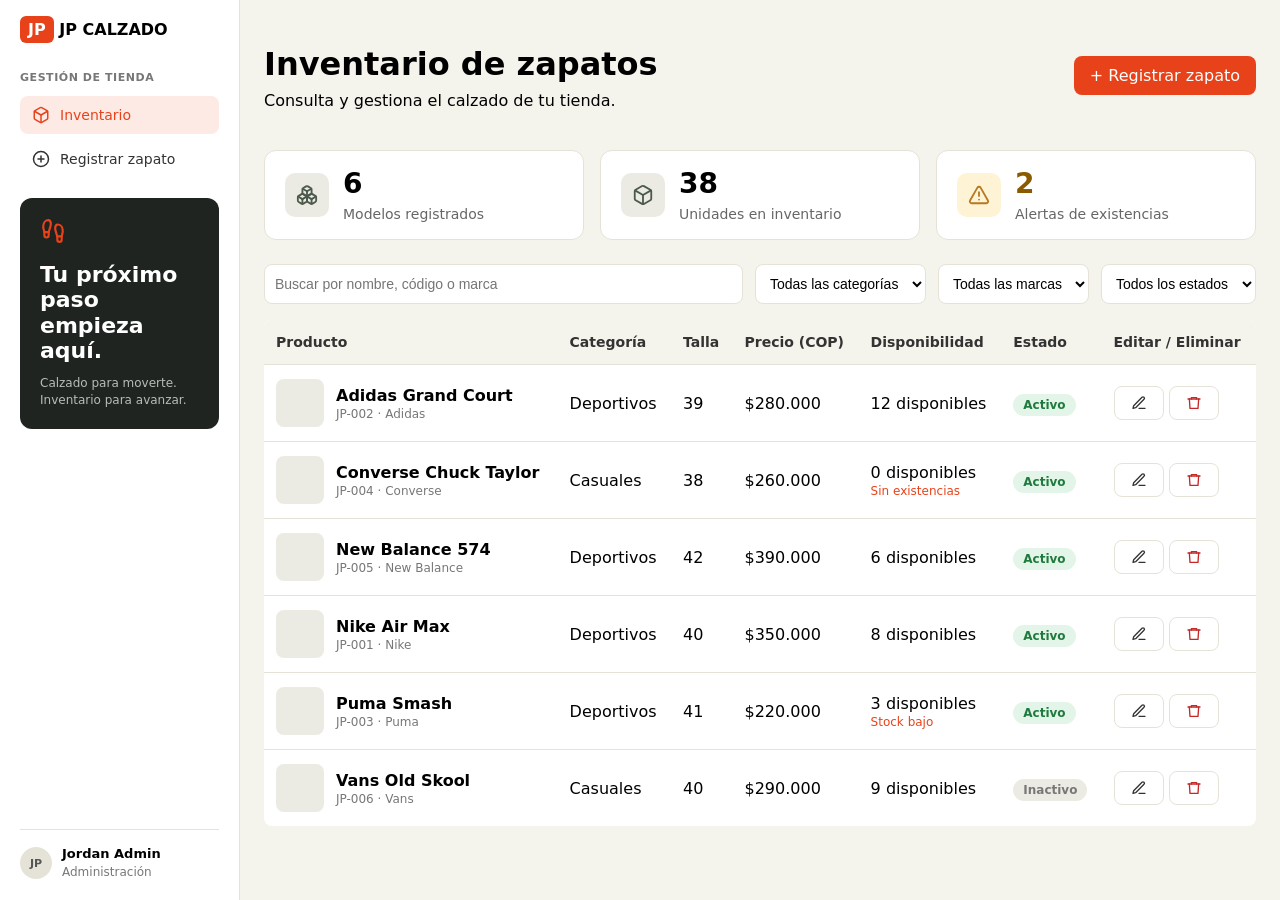
==== INTERFAZ E INTIRACCIÓN/index.html @ 3722ded2 "Add files via upload" ====
<!DOCTYPE html>
<html lang="es">
<head>
  <meta charset="UTF-8">
  <meta name="viewport" content="width=device-width, initial-scale=1">
  <title>Inventario de zapatos · JP CALZADO</title>
  <link rel="stylesheet" href="styles.css">
  <link rel="stylesheet" href="inventario.css">
</head>
<body>

  <div class="app">

    <aside class="lateral">
      <div class="logo"><b>JP</b> JP CALZADO</div>
      <small class="seccion">GESTIÓN DE TIENDA</small>

      <nav class="menu">
        <a class="activo" href="index.html">
          <svg viewBox="0 0 24 24" fill="none" stroke="currentColor" stroke-width="2" stroke-linecap="round" stroke-linejoin="round">
            <path d="M11 21.73a2 2 0 0 0 2 0l7-4A2 2 0 0 0 21 16V8a2 2 0 0 0-1-1.73l-7-4a2 2 0 0 0-2 0l-7 4A2 2 0 0 0 3 8v8a2 2 0 0 0 1 1.73z"/>
            <path d="M12 22V12"/>
            <path d="m3.3 7 8.7 5 8.7-5"/>
          </svg>
          Inventario
        </a>
        <a href="formulario.html">
          <svg viewBox="0 0 24 24" fill="none" stroke="currentColor" stroke-width="2" stroke-linecap="round" stroke-linejoin="round">
            <circle cx="12" cy="12" r="10"/>
            <path d="M8 12h8"/>
            <path d="M12 8v8"/>
          </svg>
          Registrar zapato
        </a>
      </nav>

      <div class="promo">
        <svg viewBox="0 0 24 24" fill="none" stroke="currentColor" stroke-width="2" stroke-linecap="round" stroke-linejoin="round">
          <path d="M4 16v-2.38C4 11.5 2.97 10.5 3 8c.03-2.72 1.49-6 4.5-6C9.37 2 10 3.8 10 5.5c0 3.11-2 5.66-2 8.68V16a2 2 0 1 1-4 0Z"/>
          <path d="M20 20v-2.38c0-2.12 1.03-3.12 1-5.62-.03-2.72-1.49-6-4.5-6C14.63 6 14 7.8 14 9.5c0 3.11 2 5.66 2 8.68V20a2 2 0 1 0 4 0Z"/>
          <path d="M16 17h4"/>
          <path d="M4 13h4"/>
        </svg>
        <h3>Tu próximo paso empieza aquí.</h3>
        <p>Calzado para moverte. Inventario para avanzar.</p>
      </div>

      <div class="usuario">
        <span class="avatar">JP</span>
        <div>
          <b>Jordan Admin</b>
          <small>Administración</small>
        </div>
      </div>
    </aside>

    <main class="contenido">

      <div class="encabezado">
        <div>
          <h1>Inventario de zapatos</h1>
          <p>Consulta y gestiona el calzado de tu tienda.</p>
        </div>

        <a class="boton" href="formulario.html">+ Registrar zapato</a>
      </div>

      <div class="estadisticas">
        <div class="tarjeta">
          <div class="tarjeta-icono">
            <svg viewBox="0 0 24 24" fill="none" stroke="currentColor" stroke-width="2" stroke-linecap="round" stroke-linejoin="round">
              <path d="M2.97 12.92A2 2 0 0 0 2 14.63v3.24a2 2 0 0 0 .97 1.71l3 1.8a2 2 0 0 0 2.06 0L12 19v-5.5l-5-3-4.03 2.42Z"/>
              <path d="m7 16.5-4.74-2.85"/>
              <path d="m7 16.5 5-3"/>
              <path d="M7 16.5v5.17"/>
              <path d="M12 13.5V19l3.97 2.38a2 2 0 0 0 2.06 0l3-1.8a2 2 0 0 0 .97-1.71v-3.24a2 2 0 0 0-.97-1.71L17 10.5l-5 3Z"/>
              <path d="m17 16.5-5-3"/>
              <path d="m17 16.5 4.74-2.85"/>
              <path d="M17 16.5v5.17"/>
              <path d="M7.97 4.42A2 2 0 0 0 7 6.13v4.37l5 3 5-3V6.13a2 2 0 0 0-.97-1.71l-3-1.8a2 2 0 0 0-2.06 0l-3 1.8Z"/>
              <path d="M12 8 7.26 5.15"/>
              <path d="m12 8 4.74-2.85"/>
              <path d="M12 13.5V8"/>
            </svg>
          </div>
          <div>
            <b>6</b>
            <span>Modelos registrados</span>
          </div>
        </div>

        <div class="tarjeta">
          <div class="tarjeta-icono">
            <svg viewBox="0 0 24 24" fill="none" stroke="currentColor" stroke-width="2" stroke-linecap="round" stroke-linejoin="round">
              <path d="M21 8a2 2 0 0 0-1-1.73l-7-4a2 2 0 0 0-2 0l-7 4A2 2 0 0 0 3 8v8a2 2 0 0 0 1 1.73l7 4a2 2 0 0 0 2 0l7-4A2 2 0 0 0 21 16Z"/>
              <path d="m3.3 7 8.7 5 8.7-5"/>
              <path d="M12 22V12"/>
            </svg>
          </div>
          <div>
            <b>38</b>
            <span>Unidades en inventario</span>
          </div>
        </div>

        <div class="tarjeta">
          <div class="tarjeta-icono peligro">
            <svg viewBox="0 0 24 24" fill="none" stroke="currentColor" stroke-width="2" stroke-linecap="round" stroke-linejoin="round">
              <path d="m21.73 18-8-14a2 2 0 0 0-3.48 0l-8 14A2 2 0 0 0 4 21h16a2 2 0 0 0 1.73-3"/>
              <path d="M12 9v4"/>
              <path d="M12 17h.01"/>
            </svg>
          </div>
          <div>
            <b>2</b>
            <span>Alertas de existencias</span>
          </div>
        </div>
      </div>

      <div class="filtros">
        <input
          id="buscar"
          type="search"
          placeholder="Buscar por nombre, código o marca"
        >

        <select id="categoria">
          <option value="">Todas las categorías</option>
          <option>Deportivos</option>
          <option>Casuales</option>
        </select>

        <select id="marca">
          <option value="">Todas las marcas</option>
          <option>Adidas</option>
          <option>Converse</option>
          <option>New Balance</option>
          <option>Nike</option>
          <option>Puma</option>
          <option>Vans</option>
        </select>

        <select id="estado">
          <option value="">Todos los estados</option>
          <option>Activo</option>
          <option>Inactivo</option>
        </select>
      </div>

      <div class="contenedor-tabla">

        <table class="tabla-inventario">
          <thead>
            <tr>
              <th>Producto</th>
              <th>Categoría</th>
              <th>Talla</th>
              <th>Precio (COP)</th>
              <th>Disponibilidad</th>
              <th>Estado</th>
              <th>Editar / Eliminar</th>
            </tr>
          </thead>

          <tbody id="lista">

            <tr data-id="JP-002" data-marca="Adidas"
                data-categoria="Deportivos" data-estado="Activo">
              <td>
                <div class="producto">
                  <span class="foto"></span>
                  <div>
                    <b>Adidas Grand Court</b>
                    <small>JP-002 · Adidas</small>
                  </div>
                </div>
              </td>
              <td data-label="Categoría">Deportivos</td>
              <td data-label="Talla">39</td>
              <td data-label="Precio">$280.000</td>
              <td data-label="Disponibilidad">12 disponibles</td>
              <td data-label="Estado">
                <span class="etiqueta">Activo</span>
              </td>
              <td>
                <a class="icono" href="formulario.html?id=JP-002" aria-label="Editar">
                  <svg viewBox="0 0 24 24" width="16" height="16" fill="none" stroke="currentColor" stroke-width="2" stroke-linecap="round" stroke-linejoin="round">
                    <path d="M12 20h9"/>
                    <path d="M16.5 3.5a2.1 2.1 0 0 1 3 3L7 19l-4 1 1-4Z"/>
                  </svg>
                </a>
                <button class="icono eliminar" type="button" aria-label="Eliminar">
                  <svg viewBox="0 0 24 24" width="16" height="16" fill="none" stroke="currentColor" stroke-width="2" stroke-linecap="round" stroke-linejoin="round">
                    <path d="M3 6h18"/>
                    <path d="M8 6V4h8v2"/>
                    <path d="M19 6l-1 14H6L5 6"/>
                  </svg>
                </button>
              </td>
            </tr>

            <tr data-id="JP-004" data-marca="Converse"
                data-categoria="Casuales" data-estado="Activo">
              <td>
                <div class="producto">
                  <span class="foto"></span>
                  <div>
                    <b>Converse Chuck Taylor</b>
                    <small>JP-004 · Converse</small>
                  </div>
                </div>
              </td>
              <td data-label="Categoría">Casuales</td>
              <td data-label="Talla">38</td>
              <td data-label="Precio">$260.000</td>
              <td data-label="Disponibilidad">
                0 disponibles <span class="alerta">Sin existencias</span>
              </td>
              <td data-label="Estado">
                <span class="etiqueta">Activo</span>
              </td>
              <td>
                <a class="icono" href="formulario.html?id=JP-004" aria-label="Editar">
                  <svg viewBox="0 0 24 24" width="16" height="16" fill="none" stroke="currentColor" stroke-width="2" stroke-linecap="round" stroke-linejoin="round">
                    <path d="M12 20h9"/>
                    <path d="M16.5 3.5a2.1 2.1 0 0 1 3 3L7 19l-4 1 1-4Z"/>
                  </svg>
                </a>
                <button class="icono eliminar" type="button" aria-label="Eliminar">
                  <svg viewBox="0 0 24 24" width="16" height="16" fill="none" stroke="currentColor" stroke-width="2" stroke-linecap="round" stroke-linejoin="round">
                    <path d="M3 6h18"/>
                    <path d="M8 6V4h8v2"/>
                    <path d="M19 6l-1 14H6L5 6"/>
                  </svg>
                </button>
              </td>
            </tr>

            <tr data-id="JP-005" data-marca="New Balance"
                data-categoria="Deportivos" data-estado="Activo">
              <td>
                <div class="producto">
                  <span class="foto"></span>
                  <div>
                    <b>New Balance 574</b>
                    <small>JP-005 · New Balance</small>
                  </div>
                </div>
              </td>
              <td data-label="Categoría">Deportivos</td>
              <td data-label="Talla">42</td>
              <td data-label="Precio">$390.000</td>
              <td data-label="Disponibilidad">6 disponibles</td>
              <td data-label="Estado">
                <span class="etiqueta">Activo</span>
              </td>
              <td>
                <a class="icono" href="formulario.html?id=JP-005" aria-label="Editar">
                  <svg viewBox="0 0 24 24" width="16" height="16" fill="none" stroke="currentColor" stroke-width="2" stroke-linecap="round" stroke-linejoin="round">
                    <path d="M12 20h9"/>
                    <path d="M16.5 3.5a2.1 2.1 0 0 1 3 3L7 19l-4 1 1-4Z"/>
                  </svg>
                </a>
                <button class="icono eliminar" type="button" aria-label="Eliminar">
                  <svg viewBox="0 0 24 24" width="16" height="16" fill="none" stroke="currentColor" stroke-width="2" stroke-linecap="round" stroke-linejoin="round">
                    <path d="M3 6h18"/>
                    <path d="M8 6V4h8v2"/>
                    <path d="M19 6l-1 14H6L5 6"/>
                  </svg>
                </button>
              </td>
            </tr>

            <tr data-id="JP-001" data-marca="Nike"
                data-categoria="Deportivos" data-estado="Activo">
              <td>
                <div class="producto">
                  <span class="foto"></span>
                  <div>
                    <b>Nike Air Max</b>
                    <small>JP-001 · Nike</small>
                  </div>
                </div>
              </td>
              <td data-label="Categoría">Deportivos</td>
              <td data-label="Talla">40</td>
              <td data-label="Precio">$350.000</td>
              <td data-label="Disponibilidad">8 disponibles</td>
              <td data-label="Estado">
                <span class="etiqueta">Activo</span>
              </td>
              <td>
                <a class="icono" href="formulario.html?id=JP-001" aria-label="Editar">
                  <svg viewBox="0 0 24 24" width="16" height="16" fill="none" stroke="currentColor" stroke-width="2" stroke-linecap="round" stroke-linejoin="round">
                    <path d="M12 20h9"/>
                    <path d="M16.5 3.5a2.1 2.1 0 0 1 3 3L7 19l-4 1 1-4Z"/>
                  </svg>
                </a>
                <button class="icono eliminar" type="button" aria-label="Eliminar">
                  <svg viewBox="0 0 24 24" width="16" height="16" fill="none" stroke="currentColor" stroke-width="2" stroke-linecap="round" stroke-linejoin="round">
                    <path d="M3 6h18"/>
                    <path d="M8 6V4h8v2"/>
                    <path d="M19 6l-1 14H6L5 6"/>
                  </svg>
                </button>
              </td>
            </tr>

            <tr data-id="JP-003" data-marca="Puma"
                data-categoria="Deportivos" data-estado="Activo">
              <td>
                <div class="producto">
                  <span class="foto"></span>
                  <div>
                    <b>Puma Smash</b>
                    <small>JP-003 · Puma</small>
                  </div>
                </div>
              </td>
              <td data-label="Categoría">Deportivos</td>
              <td data-label="Talla">41</td>
              <td data-label="Precio">$220.000</td>
              <td data-label="Disponibilidad">
                3 disponibles <span class="alerta">Stock bajo</span>
              </td>
              <td data-label="Estado">
                <span class="etiqueta">Activo</span>
              </td>
              <td>
                <a class="icono" href="formulario.html?id=JP-003" aria-label="Editar">
                  <svg viewBox="0 0 24 24" width="16" height="16" fill="none" stroke="currentColor" stroke-width="2" stroke-linecap="round" stroke-linejoin="round">
                    <path d="M12 20h9"/>
                    <path d="M16.5 3.5a2.1 2.1 0 0 1 3 3L7 19l-4 1 1-4Z"/>
                  </svg>
                </a>
                <button class="icono eliminar" type="button" aria-label="Eliminar">
                  <svg viewBox="0 0 24 24" width="16" height="16" fill="none" stroke="currentColor" stroke-width="2" stroke-linecap="round" stroke-linejoin="round">
                    <path d="M3 6h18"/>
                    <path d="M8 6V4h8v2"/>
                    <path d="M19 6l-1 14H6L5 6"/>
                  </svg>
                </button>
              </td>
            </tr>

            <tr data-id="JP-006" data-marca="Vans"
                data-categoria="Casuales" data-estado="Inactivo">
              <td>
                <div class="producto">
                  <span class="foto"></span>
                  <div>
                    <b>Vans Old Skool</b>
                    <small>JP-006 · Vans</small>
                  </div>
                </div>
              </td>
              <td data-label="Categoría">Casuales</td>
              <td data-label="Talla">40</td>
              <td data-label="Precio">$290.000</td>
              <td data-label="Disponibilidad">9 disponibles</td>
              <td data-label="Estado">
                <span class="etiqueta inactivo">Inactivo</span>
              </td>
              <td>
                <a class="icono" href="formulario.html?id=JP-006" aria-label="Editar">
                  <svg viewBox="0 0 24 24" width="16" height="16" fill="none" stroke="currentColor" stroke-width="2" stroke-linecap="round" stroke-linejoin="round">
                    <path d="M12 20h9"/>
                    <path d="M16.5 3.5a2.1 2.1 0 0 1 3 3L7 19l-4 1 1-4Z"/>
                  </svg>
                </a>
                <button class="icono eliminar" type="button" aria-label="Eliminar">
                  <svg viewBox="0 0 24 24" width="16" height="16" fill="none" stroke="currentColor" stroke-width="2" stroke-linecap="round" stroke-linejoin="round">
                    <path d="M3 6h18"/>
                    <path d="M8 6V4h8v2"/>
                    <path d="M19 6l-1 14H6L5 6"/>
                  </svg>
                </button>
              </td>
            </tr>

          </tbody>
        </table>

        <p id="vacio" class="vacio" hidden>
          No se encontraron zapatos con esos filtros.
        </p>

      </div>

    </main>

  </div>

  <div class="modal" id="modal" hidden>
    <div class="caja">
      <h2>¿Eliminar este zapato?</h2>
      <p><b id="nombre-zapato"></b> se eliminará del inventario. Esta acción es permanente y no se puede deshacer.</p>
      <div class="acciones">
        <button class="btn" id="cancelar" type="button">Cancelar</button>
        <button class="btn peligro" id="confirmar" type="button">Eliminar zapato</button>
      </div>
    </div>
  </div>

  <script src="app.js"></script>

</body>
</html>
---- INTERFAZ E INTIRACCIÓN/styles.css ----
* {
  box-sizing: border-box;
}

:root {
  --naranja: #e8421a;
  --fondo: #f4f3ec;
  --borde: #e5e3d8;
  --rojo: #c62828;
}

[hidden] {
  display: none !important;
}

body {
  margin: 0;
  font-family: system-ui, sans-serif;
  background: var(--fondo);
}

/* ---------- Estructura general ---------- */
.app {
  display: flex;
  min-height: 100vh;
}

.contenido {
  flex: 1;
  padding: 24px;
}

/* ---------- Sidebar ---------- */
.lateral {
  display: flex;
  flex-direction: column;
  position: sticky;
  top: 0;
  align-self: flex-start;
  width: 240px;
  height: 100vh;
  padding: 20px;
  background: white;
  border-right: 1px solid var(--borde);
}

.logo {
  margin-bottom: 4px;
  font-weight: 700;
}

.logo b {
  padding: 4px 8px;
  border-radius: 6px;
  background: var(--naranja);
  color: white;
}

.seccion {
  margin-top: 28px;
  color: #777;
  font-size: 11px;
  font-weight: 600;
  letter-spacing: 0.05em;
}

.menu {
  display: flex;
  flex-direction: column;
  gap: 6px;
  margin-top: 12px;
}

.menu a {
  display: flex;
  align-items: center;
  gap: 10px;
  padding: 10px 12px;
  border-radius: 8px;
  color: #333;
  font-size: 14px;
  text-decoration: none;
}

.menu a.activo {
  background: #fdeae5;
  color: var(--naranja);
}

.menu svg {
  width: 18px;
  height: 18px;
  flex-shrink: 0;
}

/* Tarjeta negra */
.promo {
  margin-top: 20px;
  padding: 20px;
  border-radius: 12px;
  background: #1f2420;
  color: white;
}

.promo svg {
  width: 26px;
  height: 26px;
  margin-bottom: 14px;
  color: var(--naranja);
}

.promo h3 {
  margin: 0 0 12px;
  font-size: 22px;
  line-height: 1.15;
}

.promo p {
  margin: 0;
  color: #b9bcb6;
  font-size: 12px;
  line-height: 1.4;
}

/* Usuario */
.usuario {
  display: flex;
  align-items: center;
  gap: 10px;
  margin-top: auto;
  padding-top: 16px;
  border-top: 1px solid var(--borde);
}

.usuario b {
  display: block;
  font-size: 13px;
}

.usuario small {
  color: #777;
  font-size: 12px;
}

.avatar {
  display: flex;
  align-items: center;
  justify-content: center;
  width: 32px;
  height: 32px;
  flex-shrink: 0;
  border-radius: 50%;
  background: #e5e3d8;
  color: #555;
  font-size: 11px;
  font-weight: 700;
}

/* ---------- Encabezado de página ---------- */
.encabezado {
  display: flex;
  justify-content: space-between;
  align-items: center;
  gap: 20px;
  margin-bottom: 24px;
}

.encabezado h1 {
  margin-bottom: 8px;
}

.encabezado p {
  margin-top: 0;
}

/* ---------- Botón base ---------- */
.btn {
  padding: 10px 16px;
  border: 1px solid var(--borde);
  border-radius: 8px;
  background: white;
  color: #333;
  font-size: 14px;
  text-decoration: none;
  cursor: pointer;
}

.btn.principal {
  background: var(--naranja);
  border-color: var(--naranja);
  color: white;
}

/* ---------- Campos ---------- */
input,
select {
  padding: 10px;
  border: 1px solid var(--borde);
  border-radius: 8px;
  background: white;
  font-size: 14px;
}

input {
  width: 100%;
  margin: 0;
}

/* ---------- Formulario ---------- */
.volver {
  display: inline-block;
  margin-bottom: 12px;
  color: #666;
  font-size: 14px;
  text-decoration: none;
}

.columnas {
  display: grid;
  grid-template-columns: 2fr 1fr;
  gap: 16px;
  align-items: start;
}

.panel {
  padding: 20px;
  border: 1px solid var(--borde);
  border-radius: 12px;
  background: white;
}

.panel h2 {
  margin: 0 0 4px;
  font-size: 18px;
}

.ayuda {
  margin: 0 0 16px;
  color: #777;
  font-size: 13px;
}

.rejilla {
  display: grid;
  grid-template-columns: repeat(2, 1fr);
  gap: 16px;
}

.campo label {
  display: block;
  margin-bottom: 6px;
  font-size: 14px;
  font-weight: 600;
}

.campo input,
.campo select {
  width: 100%;
}

.barra-acciones {
  display: flex;
  justify-content: flex-end;
  gap: 8px;
  margin-top: 20px;
}

/* ---------- Errores ---------- */
.aviso-error {
  margin-bottom: 16px;
  padding: 12px 16px;
  border: 1px solid #f5b5ad;
  border-radius: 8px;
  background: #fdecea;
  color: var(--rojo);
  font-size: 14px;
}

.error {
  display: block;
  margin-top: 4px;
  color: var(--rojo);
  font-size: 12px;
}

.campo input.invalido,
.campo select.invalido {
  border-color: var(--rojo);
  background: #fffafa;
}

/* ---------- Recuadro de imagen ---------- */
.oculto {
  position: absolute;
  width: 1px;
  height: 1px;
  opacity: 0;
  pointer-events: none;
}

.zona {
  display: flex;
  align-items: center;
  justify-content: center;
  min-height: 200px;
  border: 2px dashed var(--borde);
  border-radius: 12px;
  background: #faf9f5;
  text-align: center;
  overflow: hidden;
  cursor: pointer;
}

.zona:hover,
.zona.arrastrando,
.oculto:focus + .zona {
  border-color: var(--naranja);
  background: #fdeae5;
}

.oculto.invalido + .zona {
  border-color: var(--rojo);
  background: #fffafa;
}

.zona-texto {
  display: flex;
  flex-direction: column;
  align-items: center;
  gap: 4px;
  padding: 16px;
  color: var(--naranja);
}

.zona-texto span {
  color: #777;
  font-size: 13px;
}

.vista {
  display: block;
  width: 100%;
  height: 100%;
  max-height: 260px;
  object-fit: cover;
}

.nombre-archivo {
  margin: 8px 0 0;
  color: #666;
  font-size: 13px;
}

/* ---------- Responsive: celular ---------- */
@media (max-width: 768px) {
  .app {
    flex-direction: column;
  }

  .lateral {
    position: static;
    width: 100%;
    height: auto;
    border-right: none;
    border-bottom: 1px solid var(--borde);
  }

  .promo {
    display: none;
  }

  .usuario {
    margin-top: 12px;
  }

  .menu {
    flex-direction: row;
    margin-top: 12px;
  }

  .contenido {
    padding: 16px;
  }

  .encabezado {
    flex-direction: column;
    align-items: stretch;
  }

  .columnas,
  .rejilla {
    grid-template-columns: 1fr;
  }

  .barra-acciones .btn {
    flex: 1;
    text-align: center;
  }
}
---- INTERFAZ E INTIRACCIÓN/inventario.css ----
/* ---------- Botones ---------- */
.boton {
  display: inline-block;
  padding: 10px 16px;
  border-radius: 8px;
  background: var(--naranja);
  color: white;
  text-decoration: none;
  white-space: nowrap;
}

.btn.peligro {
  background: var(--rojo);
  border-color: var(--rojo);
  color: white;
}

.icono {
  display: inline-flex;
  align-items: center;
  justify-content: center;
  min-width: 48px;
  padding: 8px 16px;
  border: 1px solid var(--borde);
  border-radius: 8px;
  background: white;
  color: #333;
  text-decoration: none;
  cursor: pointer;
}

.icono svg {
  display: block;
}

.icono.eliminar {
  color: var(--rojo);
}

/* ---------- Estadísticas ---------- */
.estadisticas {
  display: grid;
  grid-template-columns: repeat(3, 1fr);
  gap: 16px;
  margin-bottom: 24px;
}

.tarjeta {
  display: flex;
  align-items: center;
  gap: 14px;
  padding: 16px 20px;
  border: 1px solid var(--borde);
  border-radius: 12px;
  background: white;
}

.tarjeta-icono {
  display: flex;
  align-items: center;
  justify-content: center;
  width: 44px;
  height: 44px;
  flex-shrink: 0;
  border-radius: 10px;
  background: #ecebe3;
  color: #4b5a4b;
}

.tarjeta-icono svg {
  width: 22px;
  height: 22px;
}

.tarjeta-icono.peligro {
  background: #fff3d6;
  color: #b7791f;
}

.tarjeta-icono.peligro + div b {
  color: #8a5a00;
}

.tarjeta b {
  display: block;
  margin-bottom: 4px;
  font-size: 28px;
}

.tarjeta span {
  color: #666;
  font-size: 14px;
}

/* ---------- Filtros ---------- */
.filtros {
  display: flex;
  gap: 12px;
  margin: 16px 0;
}

.filtros input {
  flex: 1;
}

/* ---------- Tabla ---------- */
.contenedor-tabla {
  overflow-x: auto;
}

.tabla-inventario {
  width: 100%;
  border-collapse: collapse;
  border-radius: 8px;
  background: white;
  overflow: hidden;
}

.tabla-inventario th,
.tabla-inventario td {
  padding: 14px 12px;
  text-align: left;
  border-bottom: 1px solid var(--borde);
}

.tabla-inventario th {
  background: var(--fondo);
  color: #333;
  font-size: 14px;
  font-weight: 600;
}

.tabla-inventario tbody tr:hover {
  background: #faf9f5;
}

.tabla-inventario tbody tr:last-child td {
  border-bottom: none;
}

.producto {
  display: flex;
  align-items: center;
  gap: 12px;
}

.producto small {
  display: block;
  margin-top: 2px;
  color: #777;
  font-size: 12px;
}

.foto {
  width: 48px;
  height: 48px;
  flex-shrink: 0;
  border-radius: 8px;
  background: #ecebe3;
  object-fit: cover;
}

.etiqueta {
  padding: 4px 10px;
  border-radius: 20px;
  background: #e3f5e8;
  color: #1f7a3d;
  font-size: 12px;
  font-weight: 600;
}

.etiqueta.inactivo {
  background: #ecebe3;
  color: #777;
}

.alerta {
  display: block;
  margin-top: 2px;
  color: var(--naranja);
  font-size: 12px;
}

.vacio {
  padding: 24px;
  text-align: center;
  color: #777;
}

/* ---------- Modal ---------- */
.modal {
  position: fixed;
  inset: 0;
  z-index: 10;
  display: flex;
  align-items: center;
  justify-content: center;
  padding: 16px;
  background: rgba(0, 0, 0, 0.5);
}

.caja {
  width: 100%;
  max-width: 420px;
  padding: 24px;
  border-radius: 12px;
  background: white;
}

.caja h2 {
  margin-top: 0;
}

.acciones {
  display: flex;
  justify-content: flex-end;
  gap: 8px;
  margin-top: 20px;
}

/* ---------- Responsive: celular ---------- */
@media (max-width: 768px) {
  .boton {
    text-align: center;
  }

  .filtros {
    flex-wrap: wrap;
  }

  .filtros input {
    flex: 1 1 100%;
  }

  .filtros select {
    flex: 1 1 45%;
  }

  /* La tabla se convierte en tarjetas */
  .tabla-inventario,
  .tabla-inventario tbody,
  .tabla-inventario tr,
  .tabla-inventario td {
    display: block;
  }

  .tabla-inventario {
    background: transparent;
  }

  .tabla-inventario thead {
    display: none;
  }

  .tabla-inventario tr {
    margin-bottom: 16px;
    padding: 12px;
    border: 1px solid var(--borde);
    border-radius: 12px;
    background: white;
  }

  .tabla-inventario td {
    padding: 6px 0;
    border-bottom: none;
  }

  .tabla-inventario td[data-label] {
    display: flex;
    justify-content: space-between;
  }

  .tabla-inventario td[data-label]::before {
    content: attr(data-label);
    color: #777;
  }

  .tabla-inventario td:last-child {
    display: flex;
    gap: 8px;
    margin-top: 8px;
  }

  .tabla-inventario td:last-child .icono {
    flex: 1;
  }
}
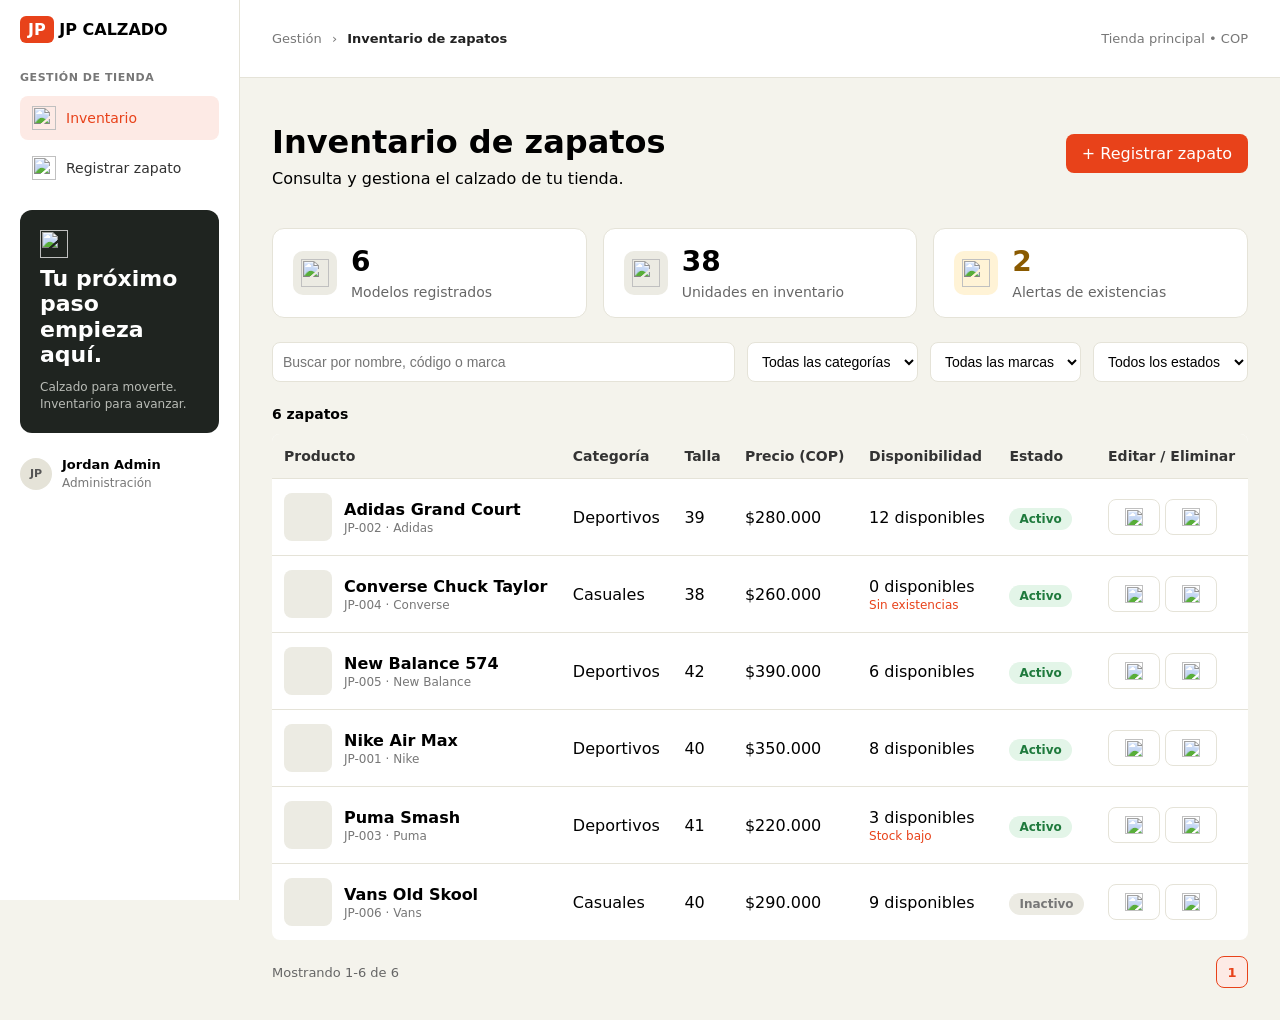
==== commit 6262326f: "Add files via upload" ====
--- a/INTERFAZ E INTIRACCIÓN/index.html
+++ b/INTERFAZ E INTIRACCIÓN/index.html
@@ -16,114 +16,60 @@
       <small class="seccion">GESTIÓN DE TIENDA</small>
 
       <nav class="menu">
-        <a class="activo" href="index.html">
-          <svg viewBox="0 0 24 24" fill="none" stroke="currentColor" stroke-width="2" stroke-linecap="round" stroke-linejoin="round">
-            <path d="M11 21.73a2 2 0 0 0 2 0l7-4A2 2 0 0 0 21 16V8a2 2 0 0 0-1-1.73l-7-4a2 2 0 0 0-2 0l-7 4A2 2 0 0 0 3 8v8a2 2 0 0 0 1 1.73z"/>
-            <path d="M12 22V12"/>
-            <path d="m3.3 7 8.7 5 8.7-5"/>
-          </svg>
-          Inventario
-        </a>
-        <a href="formulario.html">
-          <svg viewBox="0 0 24 24" fill="none" stroke="currentColor" stroke-width="2" stroke-linecap="round" stroke-linejoin="round">
-            <circle cx="12" cy="12" r="10"/>
-            <path d="M8 12h8"/>
-            <path d="M12 8v8"/>
-          </svg>
-          Registrar zapato
-        </a>
+        <a class="activo" href="index.html"><img src="iconos/cubo_nara.png" alt=""> Inventario</a>
+        <a href="formulario.html"><img src="iconos/mas_neg.png" alt=""> Registrar zapato</a>
       </nav>
 
       <div class="promo">
-        <svg viewBox="0 0 24 24" fill="none" stroke="currentColor" stroke-width="2" stroke-linecap="round" stroke-linejoin="round">
-          <path d="M4 16v-2.38C4 11.5 2.97 10.5 3 8c.03-2.72 1.49-6 4.5-6C9.37 2 10 3.8 10 5.5c0 3.11-2 5.66-2 8.68V16a2 2 0 1 1-4 0Z"/>
-          <path d="M20 20v-2.38c0-2.12 1.03-3.12 1-5.62-.03-2.72-1.49-6-4.5-6C14.63 6 14 7.8 14 9.5c0 3.11 2 5.66 2 8.68V20a2 2 0 1 0 4 0Z"/>
-          <path d="M16 17h4"/>
-          <path d="M4 13h4"/>
-        </svg>
+        <img src="iconos/huella.png" alt="" width="28" height="28">
         <h3>Tu próximo paso empieza aquí.</h3>
         <p>Calzado para moverte. Inventario para avanzar.</p>
       </div>
 
       <div class="usuario">
         <span class="avatar">JP</span>
-        <div>
-          <b>Jordan Admin</b>
-          <small>Administración</small>
-        </div>
+        <div><b>Jordan Admin</b><small>Administración</small></div>
       </div>
     </aside>
 
     <main class="contenido">
+
+      <header class="barra">
+        <p class="ruta">Gestión <span>›</span> <b>Inventario de zapatos</b></p>
+        <span class="tienda"><img src="iconos/tienda.png" alt=""> Tienda principal • COP</span>
+      </header>
 
       <div class="encabezado">
         <div>
           <h1>Inventario de zapatos</h1>
           <p>Consulta y gestiona el calzado de tu tienda.</p>
         </div>
-
         <a class="boton" href="formulario.html">+ Registrar zapato</a>
       </div>
 
       <div class="estadisticas">
         <div class="tarjeta">
-          <div class="tarjeta-icono">
-            <svg viewBox="0 0 24 24" fill="none" stroke="currentColor" stroke-width="2" stroke-linecap="round" stroke-linejoin="round">
-              <path d="M2.97 12.92A2 2 0 0 0 2 14.63v3.24a2 2 0 0 0 .97 1.71l3 1.8a2 2 0 0 0 2.06 0L12 19v-5.5l-5-3-4.03 2.42Z"/>
-              <path d="m7 16.5-4.74-2.85"/>
-              <path d="m7 16.5 5-3"/>
-              <path d="M7 16.5v5.17"/>
-              <path d="M12 13.5V19l3.97 2.38a2 2 0 0 0 2.06 0l3-1.8a2 2 0 0 0 .97-1.71v-3.24a2 2 0 0 0-.97-1.71L17 10.5l-5 3Z"/>
-              <path d="m17 16.5-5-3"/>
-              <path d="m17 16.5 4.74-2.85"/>
-              <path d="M17 16.5v5.17"/>
-              <path d="M7.97 4.42A2 2 0 0 0 7 6.13v4.37l5 3 5-3V6.13a2 2 0 0 0-.97-1.71l-3-1.8a2 2 0 0 0-2.06 0l-3 1.8Z"/>
-              <path d="M12 8 7.26 5.15"/>
-              <path d="m12 8 4.74-2.85"/>
-              <path d="M12 13.5V8"/>
-            </svg>
+          <div class="tarjeta-icono_registro">
+            <img src="iconos/cubo_negro.png" alt="" width="28" height="28">
           </div>
-          <div>
-            <b>6</b>
-            <span>Modelos registrados</span>
+          <div><b>6</b><span>Modelos registrados</span></div>
+        </div>
+        <div class="tarjeta">
+          <div class="tarjeta-icono_inventario">
+            <img src="iconos/caja_envia.png" alt="" width="28" height="28">
           </div>
-        </div>
-
-        <div class="tarjeta">
-          <div class="tarjeta-icono">
-            <svg viewBox="0 0 24 24" fill="none" stroke="currentColor" stroke-width="2" stroke-linecap="round" stroke-linejoin="round">
-              <path d="M21 8a2 2 0 0 0-1-1.73l-7-4a2 2 0 0 0-2 0l-7 4A2 2 0 0 0 3 8v8a2 2 0 0 0 1 1.73l7 4a2 2 0 0 0 2 0l7-4A2 2 0 0 0 21 16Z"/>
-              <path d="m3.3 7 8.7 5 8.7-5"/>
-              <path d="M12 22V12"/>
-            </svg>
-          </div>
-          <div>
-            <b>38</b>
-            <span>Unidades en inventario</span>
-          </div>
-        </div>
-
+          <div><b>38</b><span>Unidades en inventario</span></div>
+        </div>
         <div class="tarjeta">
           <div class="tarjeta-icono peligro">
-            <svg viewBox="0 0 24 24" fill="none" stroke="currentColor" stroke-width="2" stroke-linecap="round" stroke-linejoin="round">
-              <path d="m21.73 18-8-14a2 2 0 0 0-3.48 0l-8 14A2 2 0 0 0 4 21h16a2 2 0 0 0 1.73-3"/>
-              <path d="M12 9v4"/>
-              <path d="M12 17h.01"/>
-            </svg>
+            <img src="iconos/advertencia.png" alt="" width="28" height="28">
           </div>
-          <div>
-            <b>2</b>
-            <span>Alertas de existencias</span>
-          </div>
+          <div><b>2</b><span>Alertas de existencias</span></div>
         </div>
       </div>
 
       <div class="filtros">
-        <input
-          id="buscar"
-          type="search"
-          placeholder="Buscar por nombre, código o marca"
-        >
+        <input id="buscar" type="search" placeholder="Buscar por nombre, código o marca">
 
         <select id="categoria">
           <option value="">Todas las categorías</option>
@@ -149,6 +95,9 @@
       </div>
 
       <div class="contenedor-tabla">
+        <div class="lista-barra">
+          <b id="contador">6 zapatos</b>
+        </div>
 
         <table class="tabla-inventario">
           <thead>
@@ -165,216 +114,110 @@
 
           <tbody id="lista">
 
-            <tr data-id="JP-002" data-marca="Adidas"
-                data-categoria="Deportivos" data-estado="Activo">
-              <td>
-                <div class="producto">
-                  <span class="foto"></span>
-                  <div>
-                    <b>Adidas Grand Court</b>
-                    <small>JP-002 · Adidas</small>
-                  </div>
-                </div>
-              </td>
+            <tr data-id="JP-002" data-marca="Adidas" data-categoria="Deportivos" data-estado="Activo">
+              <td><div class="producto"><span class="foto"></span>
+                <div><b>Adidas Grand Court</b><small>JP-002 · Adidas</small></div></div></td>
               <td data-label="Categoría">Deportivos</td>
               <td data-label="Talla">39</td>
               <td data-label="Precio">$280.000</td>
               <td data-label="Disponibilidad">12 disponibles</td>
-              <td data-label="Estado">
-                <span class="etiqueta">Activo</span>
-              </td>
+              <td data-label="Estado"><span class="etiqueta">Activo</span></td>
               <td>
                 <a class="icono" href="formulario.html?id=JP-002" aria-label="Editar">
-                  <svg viewBox="0 0 24 24" width="16" height="16" fill="none" stroke="currentColor" stroke-width="2" stroke-linecap="round" stroke-linejoin="round">
-                    <path d="M12 20h9"/>
-                    <path d="M16.5 3.5a2.1 2.1 0 0 1 3 3L7 19l-4 1 1-4Z"/>
-                  </svg>
-                </a>
-                <button class="icono eliminar" type="button" aria-label="Eliminar">
-                  <svg viewBox="0 0 24 24" width="16" height="16" fill="none" stroke="currentColor" stroke-width="2" stroke-linecap="round" stroke-linejoin="round">
-                    <path d="M3 6h18"/>
-                    <path d="M8 6V4h8v2"/>
-                    <path d="M19 6l-1 14H6L5 6"/>
-                  </svg>
-                </button>
-              </td>
-            </tr>
-
-            <tr data-id="JP-004" data-marca="Converse"
-                data-categoria="Casuales" data-estado="Activo">
-              <td>
-                <div class="producto">
-                  <span class="foto"></span>
-                  <div>
-                    <b>Converse Chuck Taylor</b>
-                    <small>JP-004 · Converse</small>
-                  </div>
-                </div>
-              </td>
+                  <img src="iconos/lapiz.png" alt="" width="18" height="18">
+                </a>
+                <button class="icono eliminar" type="button" aria-label="Eliminar">
+                  <img src="iconos/eliminar.png" alt="" width="18" height="18">
+                </button>
+              </td>
+            </tr>
+
+            <tr data-id="JP-004" data-marca="Converse" data-categoria="Casuales" data-estado="Activo">
+              <td><div class="producto"><span class="foto"></span>
+                <div><b>Converse Chuck Taylor</b><small>JP-004 · Converse</small></div></div></td>
               <td data-label="Categoría">Casuales</td>
               <td data-label="Talla">38</td>
               <td data-label="Precio">$260.000</td>
-              <td data-label="Disponibilidad">
-                0 disponibles <span class="alerta">Sin existencias</span>
-              </td>
-              <td data-label="Estado">
-                <span class="etiqueta">Activo</span>
-              </td>
+              <td data-label="Disponibilidad">0 disponibles <span class="alerta">Sin existencias</span></td>
+              <td data-label="Estado"><span class="etiqueta">Activo</span></td>
               <td>
                 <a class="icono" href="formulario.html?id=JP-004" aria-label="Editar">
-                  <svg viewBox="0 0 24 24" width="16" height="16" fill="none" stroke="currentColor" stroke-width="2" stroke-linecap="round" stroke-linejoin="round">
-                    <path d="M12 20h9"/>
-                    <path d="M16.5 3.5a2.1 2.1 0 0 1 3 3L7 19l-4 1 1-4Z"/>
-                  </svg>
-                </a>
-                <button class="icono eliminar" type="button" aria-label="Eliminar">
-                  <svg viewBox="0 0 24 24" width="16" height="16" fill="none" stroke="currentColor" stroke-width="2" stroke-linecap="round" stroke-linejoin="round">
-                    <path d="M3 6h18"/>
-                    <path d="M8 6V4h8v2"/>
-                    <path d="M19 6l-1 14H6L5 6"/>
-                  </svg>
-                </button>
-              </td>
-            </tr>
-
-            <tr data-id="JP-005" data-marca="New Balance"
-                data-categoria="Deportivos" data-estado="Activo">
-              <td>
-                <div class="producto">
-                  <span class="foto"></span>
-                  <div>
-                    <b>New Balance 574</b>
-                    <small>JP-005 · New Balance</small>
-                  </div>
-                </div>
-              </td>
+                  <img src="iconos/lapiz.png" alt="" width="18" height="18">
+                </a>
+                <button class="icono eliminar" type="button" aria-label="Eliminar">
+                  <img src="iconos/eliminar.png" alt="" width="18" height="18">
+                </button>
+              </td>
+            </tr>
+
+            <tr data-id="JP-005" data-marca="New Balance" data-categoria="Deportivos" data-estado="Activo">
+              <td><div class="producto"><span class="foto"></span>
+                <div><b>New Balance 574</b><small>JP-005 · New Balance</small></div></div></td>
               <td data-label="Categoría">Deportivos</td>
               <td data-label="Talla">42</td>
               <td data-label="Precio">$390.000</td>
               <td data-label="Disponibilidad">6 disponibles</td>
-              <td data-label="Estado">
-                <span class="etiqueta">Activo</span>
-              </td>
+              <td data-label="Estado"><span class="etiqueta">Activo</span></td>
               <td>
                 <a class="icono" href="formulario.html?id=JP-005" aria-label="Editar">
-                  <svg viewBox="0 0 24 24" width="16" height="16" fill="none" stroke="currentColor" stroke-width="2" stroke-linecap="round" stroke-linejoin="round">
-                    <path d="M12 20h9"/>
-                    <path d="M16.5 3.5a2.1 2.1 0 0 1 3 3L7 19l-4 1 1-4Z"/>
-                  </svg>
-                </a>
-                <button class="icono eliminar" type="button" aria-label="Eliminar">
-                  <svg viewBox="0 0 24 24" width="16" height="16" fill="none" stroke="currentColor" stroke-width="2" stroke-linecap="round" stroke-linejoin="round">
-                    <path d="M3 6h18"/>
-                    <path d="M8 6V4h8v2"/>
-                    <path d="M19 6l-1 14H6L5 6"/>
-                  </svg>
-                </button>
-              </td>
-            </tr>
-
-            <tr data-id="JP-001" data-marca="Nike"
-                data-categoria="Deportivos" data-estado="Activo">
-              <td>
-                <div class="producto">
-                  <span class="foto"></span>
-                  <div>
-                    <b>Nike Air Max</b>
-                    <small>JP-001 · Nike</small>
-                  </div>
-                </div>
-              </td>
+                  <img src="iconos/lapiz.png" alt="" width="18" height="18">
+                </a>
+                <button class="icono eliminar" type="button" aria-label="Eliminar">
+                  <img src="iconos/eliminar.png" alt="" width="18" height="18">
+                </button>
+              </td>
+            </tr>
+
+            <tr data-id="JP-001" data-marca="Nike" data-categoria="Deportivos" data-estado="Activo">
+              <td><div class="producto"><span class="foto"></span>
+                <div><b>Nike Air Max</b><small>JP-001 · Nike</small></div></div></td>
               <td data-label="Categoría">Deportivos</td>
               <td data-label="Talla">40</td>
               <td data-label="Precio">$350.000</td>
               <td data-label="Disponibilidad">8 disponibles</td>
-              <td data-label="Estado">
-                <span class="etiqueta">Activo</span>
-              </td>
+              <td data-label="Estado"><span class="etiqueta">Activo</span></td>
               <td>
                 <a class="icono" href="formulario.html?id=JP-001" aria-label="Editar">
-                  <svg viewBox="0 0 24 24" width="16" height="16" fill="none" stroke="currentColor" stroke-width="2" stroke-linecap="round" stroke-linejoin="round">
-                    <path d="M12 20h9"/>
-                    <path d="M16.5 3.5a2.1 2.1 0 0 1 3 3L7 19l-4 1 1-4Z"/>
-                  </svg>
-                </a>
-                <button class="icono eliminar" type="button" aria-label="Eliminar">
-                  <svg viewBox="0 0 24 24" width="16" height="16" fill="none" stroke="currentColor" stroke-width="2" stroke-linecap="round" stroke-linejoin="round">
-                    <path d="M3 6h18"/>
-                    <path d="M8 6V4h8v2"/>
-                    <path d="M19 6l-1 14H6L5 6"/>
-                  </svg>
-                </button>
-              </td>
-            </tr>
-
-            <tr data-id="JP-003" data-marca="Puma"
-                data-categoria="Deportivos" data-estado="Activo">
-              <td>
-                <div class="producto">
-                  <span class="foto"></span>
-                  <div>
-                    <b>Puma Smash</b>
-                    <small>JP-003 · Puma</small>
-                  </div>
-                </div>
-              </td>
+                  <img src="iconos/lapiz.png" alt="" width="18" height="18">
+                </a>
+                <button class="icono eliminar" type="button" aria-label="Eliminar">
+                  <img src="iconos/eliminar.png" alt="" width="18" height="18">
+                </button>
+              </td>
+            </tr>
+
+            <tr data-id="JP-003" data-marca="Puma" data-categoria="Deportivos" data-estado="Activo">
+              <td><div class="producto"><span class="foto"></span>
+                <div><b>Puma Smash</b><small>JP-003 · Puma</small></div></div></td>
               <td data-label="Categoría">Deportivos</td>
               <td data-label="Talla">41</td>
               <td data-label="Precio">$220.000</td>
-              <td data-label="Disponibilidad">
-                3 disponibles <span class="alerta">Stock bajo</span>
-              </td>
-              <td data-label="Estado">
-                <span class="etiqueta">Activo</span>
-              </td>
+              <td data-label="Disponibilidad">3 disponibles <span class="alerta">Stock bajo</span></td>
+              <td data-label="Estado"><span class="etiqueta">Activo</span></td>
               <td>
                 <a class="icono" href="formulario.html?id=JP-003" aria-label="Editar">
-                  <svg viewBox="0 0 24 24" width="16" height="16" fill="none" stroke="currentColor" stroke-width="2" stroke-linecap="round" stroke-linejoin="round">
-                    <path d="M12 20h9"/>
-                    <path d="M16.5 3.5a2.1 2.1 0 0 1 3 3L7 19l-4 1 1-4Z"/>
-                  </svg>
-                </a>
-                <button class="icono eliminar" type="button" aria-label="Eliminar">
-                  <svg viewBox="0 0 24 24" width="16" height="16" fill="none" stroke="currentColor" stroke-width="2" stroke-linecap="round" stroke-linejoin="round">
-                    <path d="M3 6h18"/>
-                    <path d="M8 6V4h8v2"/>
-                    <path d="M19 6l-1 14H6L5 6"/>
-                  </svg>
-                </button>
-              </td>
-            </tr>
-
-            <tr data-id="JP-006" data-marca="Vans"
-                data-categoria="Casuales" data-estado="Inactivo">
-              <td>
-                <div class="producto">
-                  <span class="foto"></span>
-                  <div>
-                    <b>Vans Old Skool</b>
-                    <small>JP-006 · Vans</small>
-                  </div>
-                </div>
-              </td>
+                  <img src="iconos/lapiz.png" alt="" width="18" height="18">
+                </a>
+                <button class="icono eliminar" type="button" aria-label="Eliminar">
+                  <img src="iconos/eliminar.png" alt="" width="18" height="18">
+                </button>
+              </td>
+            </tr>
+
+            <tr data-id="JP-006" data-marca="Vans" data-categoria="Casuales" data-estado="Inactivo">
+              <td><div class="producto"><span class="foto"></span>
+                <div><b>Vans Old Skool</b><small>JP-006 · Vans</small></div></div></td>
               <td data-label="Categoría">Casuales</td>
               <td data-label="Talla">40</td>
               <td data-label="Precio">$290.000</td>
               <td data-label="Disponibilidad">9 disponibles</td>
-              <td data-label="Estado">
-                <span class="etiqueta inactivo">Inactivo</span>
-              </td>
+              <td data-label="Estado"><span class="etiqueta inactivo">Inactivo</span></td>
               <td>
                 <a class="icono" href="formulario.html?id=JP-006" aria-label="Editar">
-                  <svg viewBox="0 0 24 24" width="16" height="16" fill="none" stroke="currentColor" stroke-width="2" stroke-linecap="round" stroke-linejoin="round">
-                    <path d="M12 20h9"/>
-                    <path d="M16.5 3.5a2.1 2.1 0 0 1 3 3L7 19l-4 1 1-4Z"/>
-                  </svg>
-                </a>
-                <button class="icono eliminar" type="button" aria-label="Eliminar">
-                  <svg viewBox="0 0 24 24" width="16" height="16" fill="none" stroke="currentColor" stroke-width="2" stroke-linecap="round" stroke-linejoin="round">
-                    <path d="M3 6h18"/>
-                    <path d="M8 6V4h8v2"/>
-                    <path d="M19 6l-1 14H6L5 6"/>
-                  </svg>
+                  <img src="iconos/lapiz.png" alt="" width="18" height="18">
+                </a>
+                <button class="icono eliminar" type="button" aria-label="Eliminar">
+                  <img src="iconos/eliminar.png" alt="" width="18" height="18">
                 </button>
               </td>
             </tr>
@@ -382,20 +225,43 @@
           </tbody>
         </table>
 
-        <p id="vacio" class="vacio" hidden>
-          No se encontraron zapatos con esos filtros.
-        </p>
-
+        <p id="vacio" class="vacio" hidden>No se encontraron zapatos con esos filtros.</p>
+      </div>
+
+      <div class="pie-lista">
+        <span id="mostrando">Mostrando 1-6 de 6</span>
+        <span class="pagina">1</span>
       </div>
 
     </main>
-
   </div>
 
   <div class="modal" id="modal" hidden>
-    <div class="caja">
-      <h2>¿Eliminar este zapato?</h2>
+    <div class="caja" role="dialog" aria-modal="true" aria-labelledby="modal-titulo">
+      <button class="cerrar" id="cerrar" type="button" aria-label="Cerrar">×</button>
+
+      <span class="modal-icono">
+        <img src="iconos/eliminar.png" alt="" width="20" height="20">
+      </span>
+
+      <h2 id="modal-titulo">¿Eliminar este zapato?</h2>
       <p><b id="nombre-zapato"></b> se eliminará del inventario. Esta acción es permanente y no se puede deshacer.</p>
+
+      <div class="resumen">
+        <span class="foto"></span>
+        <div class="resumen-datos">
+          <b id="r-nombre"></b>
+          <small id="r-codigo"></small>
+          <small id="r-detalle"></small>
+        </div>
+        <div class="resumen-precio">
+          <b id="r-precio"></b>
+          <small id="r-stock"></small>
+        </div>
+      </div>
+
+      <p class="advertencia">Se borrarán la imagen y todos los datos de este registro.</p>
+
       <div class="acciones">
         <button class="btn" id="cancelar" type="button">Cancelar</button>
         <button class="btn peligro" id="confirmar" type="button">Eliminar zapato</button>
--- a/INTERFAZ E INTIRACCIÓN/styles.css
+++ b/INTERFAZ E INTIRACCIÓN/styles.css
@@ -1,6 +1,4 @@
-* {
-  box-sizing: border-box;
-}
+* { box-sizing: border-box; }
 
 :root {
   --naranja: #e8421a;
@@ -9,9 +7,7 @@
   --rojo: #c62828;
 }
 
-[hidden] {
-  display: none !important;
-}
+[hidden] { display: none !important; }
 
 body {
   margin: 0;
@@ -19,18 +15,11 @@
   background: var(--fondo);
 }
 
-/* ---------- Estructura general ---------- */
-.app {
-  display: flex;
-  min-height: 100vh;
-}
-
-.contenido {
-  flex: 1;
-  padding: 24px;
-}
-
-/* ---------- Sidebar ---------- */
+/* ========== ESTRUCTURA ========== */
+.app { display: flex; min-height: 100vh; }
+.contenido { flex: 1; padding: 24px 32px 32px; }
+
+/* ========== MENÚ LATERAL ========== */
 .lateral {
   display: flex;
   flex-direction: column;
@@ -44,32 +33,12 @@
   border-right: 1px solid var(--borde);
 }
 
-.logo {
-  margin-bottom: 4px;
-  font-weight: 700;
-}
-
-.logo b {
-  padding: 4px 8px;
-  border-radius: 6px;
-  background: var(--naranja);
-  color: white;
-}
-
-.seccion {
-  margin-top: 28px;
-  color: #777;
-  font-size: 11px;
-  font-weight: 600;
-  letter-spacing: 0.05em;
-}
-
-.menu {
-  display: flex;
-  flex-direction: column;
-  gap: 6px;
-  margin-top: 12px;
-}
+.logo { margin-bottom: 4px; font-weight: 700; }
+.logo b { padding: 4px 8px; border-radius: 6px; background: var(--naranja); color: white; }
+
+.seccion { margin-top: 28px; color: #777; font-size: 11px; font-weight: 600; letter-spacing: 0.05em; }
+
+.menu { display: flex; flex-direction: column; gap: 6px; margin-top: 12px; }
 
 .menu a {
   display: flex;
@@ -82,65 +51,19 @@
   text-decoration: none;
 }
 
-.menu a.activo {
-  background: #fdeae5;
-  color: var(--naranja);
-}
-
-.menu svg {
-  width: 18px;
-  height: 18px;
-  flex-shrink: 0;
-}
+.menu a img { width: 24px; height: 24px; flex-shrink: 0; }
+.menu a.activo { background: #fdeae5; color: var(--naranja); }
 
 /* Tarjeta negra */
-.promo {
-  margin-top: 20px;
-  padding: 20px;
-  border-radius: 12px;
-  background: #1f2420;
-  color: white;
-}
-
-.promo svg {
-  width: 26px;
-  height: 26px;
-  margin-bottom: 14px;
-  color: var(--naranja);
-}
-
-.promo h3 {
-  margin: 0 0 12px;
-  font-size: 22px;
-  line-height: 1.15;
-}
-
-.promo p {
-  margin: 0;
-  color: #b9bcb6;
-  font-size: 12px;
-  line-height: 1.4;
-}
-
-/* Usuario */
-.usuario {
-  display: flex;
-  align-items: center;
-  gap: 10px;
-  margin-top: auto;
-  padding-top: 16px;
-  border-top: 1px solid var(--borde);
-}
-
-.usuario b {
-  display: block;
-  font-size: 13px;
-}
-
-.usuario small {
-  color: #777;
-  font-size: 12px;
-}
+.promo { margin-top: 20px; padding: 20px; border-radius: 12px; background: #1f2420; color: white; }
+.promo img { width: 28px; height: 28px; margin-bottom: 8px; }
+.promo h3 { margin: 0 0 12px; font-size: 22px; line-height: 1.15; }
+.promo p { margin: 0; color: #b9bcb6; font-size: 12px; line-height: 1.4; }
+
+/* Usuario (queda justo debajo de la tarjeta negra) */
+.usuario { display: flex; align-items: center; gap: 10px; margin-top: 24px; }
+.usuario b { display: block; font-size: 13px; }
+.usuario small { color: #777; font-size: 12px; }
 
 .avatar {
   display: flex;
@@ -150,30 +73,46 @@
   height: 32px;
   flex-shrink: 0;
   border-radius: 50%;
-  background: #e5e3d8;
+  background: var(--borde);
   color: #555;
   font-size: 11px;
   font-weight: 700;
 }
 
-/* ---------- Encabezado de página ---------- */
-.encabezado {
-  display: flex;
+/* ========== BARRA SUPERIOR (solo PC) ========== */
+.barra {
+  display: flex;
+  align-items: center;
   justify-content: space-between;
-  align-items: center;
-  gap: 20px;
-  margin-bottom: 24px;
-}
-
-.encabezado h1 {
-  margin-bottom: 8px;
-}
-
-.encabezado p {
-  margin-top: 0;
-}
-
-/* ---------- Botón base ---------- */
+  margin: -24px -32px 24px;
+  padding: 18px 32px;
+  background: white;
+  border-bottom: 1px solid var(--borde);
+  color: #777;
+  font-size: 13px;
+}
+
+.ruta b { color: #222; }
+.ruta span { margin: 0 6px; }
+.tienda { display: flex; align-items: center; gap: 6px; }
+.tienda img { width: 16px; height: 16px; }
+
+/* ========== ENCABEZADO DE PÁGINA ========== */
+.encabezado { display: flex; justify-content: space-between; align-items: center; gap: 20px; margin-bottom: 24px; }
+.encabezado h1 { margin-bottom: 8px; }
+.encabezado p { margin-top: 0; }
+
+/* ========== BOTONES ========== */
+.boton {
+  display: inline-block;
+  padding: 10px 16px;
+  border-radius: 8px;
+  background: var(--naranja);
+  color: white;
+  text-decoration: none;
+  white-space: nowrap;
+}
+
 .btn {
   padding: 10px 16px;
   border: 1px solid var(--borde);
@@ -185,15 +124,11 @@
   cursor: pointer;
 }
 
-.btn.principal {
-  background: var(--naranja);
-  border-color: var(--naranja);
-  color: white;
-}
-
-/* ---------- Campos ---------- */
-input,
-select {
+.btn.principal { background: var(--naranja); border-color: var(--naranja); color: white; }
+.btn.peligro { background: var(--rojo); border-color: var(--rojo); color: white; }
+
+/* ========== CAMPOS ========== */
+input, select {
   padding: 10px;
   border: 1px solid var(--borde);
   border-radius: 8px;
@@ -201,72 +136,39 @@
   font-size: 14px;
 }
 
-input {
-  width: 100%;
-  margin: 0;
-}
-
-/* ---------- Formulario ---------- */
-.volver {
-  display: inline-block;
-  margin-bottom: 12px;
-  color: #666;
-  font-size: 14px;
-  text-decoration: none;
-}
-
-.columnas {
-  display: grid;
-  grid-template-columns: 2fr 1fr;
-  gap: 16px;
-  align-items: start;
-}
-
-.panel {
-  padding: 20px;
-  border: 1px solid var(--borde);
-  border-radius: 12px;
-  background: white;
-}
-
-.panel h2 {
-  margin: 0 0 4px;
-  font-size: 18px;
-}
-
-.ayuda {
-  margin: 0 0 16px;
-  color: #777;
-  font-size: 13px;
-}
-
-.rejilla {
-  display: grid;
-  grid-template-columns: repeat(2, 1fr);
-  gap: 16px;
-}
-
-.campo label {
-  display: block;
-  margin-bottom: 6px;
-  font-size: 14px;
-  font-weight: 600;
-}
-
-.campo input,
-.campo select {
-  width: 100%;
-}
-
-.barra-acciones {
-  display: flex;
-  justify-content: flex-end;
-  gap: 8px;
-  margin-top: 20px;
-}
-
-/* ---------- Errores ---------- */
+input { width: 100%; margin: 0; }
+
+/* Etiqueta Activo / Inactivo (la usan las dos páginas) */
+.etiqueta { padding: 4px 10px; border-radius: 20px; background: #e3f5e8; color: #1f7a3d; font-size: 12px; font-weight: 600; }
+.etiqueta.inactivo { background: #ecebe3; color: #777; }
+
+/* ========== FORMULARIO ========== */
+.volver { display: inline-block; margin-bottom: 12px; color: #666; font-size: 14px; text-decoration: none; }
+
+.columnas { display: grid; grid-template-columns: 2fr 1fr; gap: 16px; align-items: start; }
+
+.panel { padding: 20px; border: 1px solid var(--borde); border-radius: 12px; background: white; }
+.panel h2 { margin: 0 0 4px; font-size: 18px; }
+
+.ayuda { margin: 0 0 16px; color: #777; font-size: 13px; }
+
+.rejilla { display: grid; grid-template-columns: repeat(2, 1fr); gap: 16px; }
+
+.campo label { display: block; margin-bottom: 6px; font-size: 14px; font-weight: 600; }
+.campo select { width: 100%; }
+.campo .nota { display: block; margin-top: 4px; color: #777; font-size: 12px; }
+
+/* Barra de abajo: nota + botones */
+.barra-acciones { display: flex; align-items: center; justify-content: space-between; gap: 8px; margin-top: 20px; }
+.nota-pie { margin: 0; color: #777; font-size: 13px; }
+.nota-pie.rojo { color: var(--rojo); }
+.botones { display: flex; gap: 8px; }
+
+/* Errores */
 .aviso-error {
+  display: flex;
+  flex-direction: column;
+  gap: 4px;
   margin-bottom: 16px;
   padding: 12px 16px;
   border: 1px solid #f5b5ad;
@@ -276,27 +178,19 @@
   font-size: 14px;
 }
 
-.error {
-  display: block;
-  margin-top: 4px;
-  color: var(--rojo);
-  font-size: 12px;
-}
+.aviso-error span { font-size: 13px; }
+
+.error { display: block; margin-top: 4px; color: var(--rojo); font-size: 12px; }
 
 .campo input.invalido,
-.campo select.invalido {
-  border-color: var(--rojo);
-  background: #fffafa;
-}
-
-/* ---------- Recuadro de imagen ---------- */
-.oculto {
-  position: absolute;
-  width: 1px;
-  height: 1px;
-  opacity: 0;
-  pointer-events: none;
-}
+.campo select.invalido { border-color: var(--rojo); background: #fffafa; }
+
+/* Cuando hay error, el mensaje rojo reemplaza la nota gris */
+.campo input.invalido ~ .nota,
+.campo select.invalido ~ .nota { display: none; }
+
+/* Recuadro para subir la imagen */
+.oculto { position: absolute; width: 1px; height: 1px; opacity: 0; pointer-events: none; }
 
 .zona {
   display: flex;
@@ -311,91 +205,97 @@
   cursor: pointer;
 }
 
+.campo .zona { display: flex; margin-bottom: 0; }
+
 .zona:hover,
 .zona.arrastrando,
-.oculto:focus + .zona {
-  border-color: var(--naranja);
-  background: #fdeae5;
-}
-
-.oculto.invalido + .zona {
-  border-color: var(--rojo);
-  background: #fffafa;
-}
-
-.zona-texto {
-  display: flex;
-  flex-direction: column;
-  align-items: center;
-  gap: 4px;
-  padding: 16px;
-  color: var(--naranja);
-}
-
-.zona-texto span {
-  color: #777;
-  font-size: 13px;
-}
-
-.vista {
-  display: block;
-  width: 100%;
-  height: 100%;
-  max-height: 260px;
-  object-fit: cover;
-}
-
-.nombre-archivo {
-  margin: 8px 0 0;
-  color: #666;
-  font-size: 13px;
-}
-
-/* ---------- Responsive: celular ---------- */
+.oculto:focus + .zona { border-color: var(--naranja); background: #fdeae5; }
+
+.oculto.invalido + .zona { border-color: var(--rojo); background: #fffafa; }
+
+.zona-texto { display: flex; flex-direction: column; align-items: center; gap: 4px; padding: 16px; color: var(--naranja); }
+.zona-texto span { color: #777; font-size: 13px; }
+.zona-texto .btn { margin-top: 8px; color: #333; font-size: 13px; }
+
+.vista { display: block; width: 100%; height: 100%; max-height: 260px; object-fit: cover; }
+.nombre-archivo { margin: 8px 0 0; color: #666; font-size: 13px; }
+.campo .cambiar { margin: 10px 0 0; font-weight: 500; text-align: center; }
+
+/* Cuadros verdes de ayuda */
+.info { margin-top: 16px; padding: 14px; border-radius: 10px; background: #eef1e8; color: #4b5a4b; font-size: 12px; line-height: 1.45; }
+.info b { display: block; margin-bottom: 4px; font-size: 13px; }
+.info p { margin: 0; }
+.registro-fila { display: flex; align-items: center; justify-content: space-between; margin-top: 8px; font-size: 13px; font-weight: 600; }
+
+/* ========== CELULAR ========== */
 @media (max-width: 768px) {
-  .app {
-    flex-direction: column;
-  }
-
+
+  html, body { overflow-x: hidden; }
+
+  .app { flex-direction: column; }
+  .contenido { padding: 16px; }
+  .barra, .promo, .seccion, .usuario div { display: none; }
+
+  /* Encabezado: logo a la izquierda, avatar a la derecha, pestañas abajo */
   .lateral {
-    position: static;
+    position: sticky;
+    z-index: 5;
+    flex-direction: row;
+    flex-wrap: wrap;
+    align-items: center;
+    justify-content: space-between;
     width: 100%;
     height: auto;
+    padding: 14px 16px 0;
     border-right: none;
     border-bottom: 1px solid var(--borde);
   }
 
-  .promo {
-    display: none;
+  .logo { order: 1; display: flex; align-items: center; gap: 8px; margin: 0; font-size: 16px; white-space: nowrap; }
+  .logo b { display: grid; place-items: center; width: 32px; height: 32px; padding: 0; border-radius: 8px; font-size: 14px; }
+
+  .usuario { order: 2; margin: 0; }
+
+  /* Pestañas: solo letra naranja y raya naranja abajo */
+  .menu { order: 3; flex: 0 0 100%; flex-direction: row; gap: 24px; margin: 14px 0 0; }
+  .menu a { padding: 10px 0; border-radius: 0; border-bottom: 2px solid transparent; white-space: nowrap; }
+  .menu a img { display: none; }
+  .menu a.activo { background: none; border-bottom-color: var(--naranja); }
+
+  .encabezado { flex-direction: column; align-items: stretch; gap: 12px; }
+  .encabezado h1 { font-size: 24px; }
+
+  /* Formulario */
+  .columnas, .rejilla { grid-template-columns: 1fr; }
+
+  .barra-acciones { flex-direction: column; align-items: stretch; gap: 12px; }
+  .nota-pie { display: flex; align-items: center; gap: 8px; }
+
+  .nota-pie.rojo::before {
+    content: "!";
+    display: grid;
+    place-items: center;
+    flex: none;
+    width: 16px;
+    height: 16px;
+    border: 1.5px solid var(--rojo);
+    border-radius: 50%;
+    font-size: 11px;
+    font-weight: 700;
   }
 
-  .usuario {
-    margin-top: 12px;
+  /* Guardar arriba, Cancelar abajo, los dos a lo ancho */
+  .botones { flex-direction: column-reverse; gap: 10px; width: 100%; }
+
+  .botones .btn {
+    display: flex;
+    align-items: center;
+    justify-content: center;
+    gap: 8px;
+    width: 100%;
+    min-height: 48px;
+    padding: 12px 16px;
+    font-size: 15px;
+    font-weight: 600;
   }
-
-  .menu {
-    flex-direction: row;
-    margin-top: 12px;
-  }
-
-  .contenido {
-    padding: 16px;
-  }
-
-  .encabezado {
-    flex-direction: column;
-    align-items: stretch;
-  }
-
-  .columnas,
-  .rejilla {
-    grid-template-columns: 1fr;
-  }
-
-  .barra-acciones .btn {
-    flex: 1;
-    text-align: center;
-  }
-}
-
-
+}
--- a/INTERFAZ E INTIRACCIÓN/inventario.css
+++ b/INTERFAZ E INTIRACCIÓN/inventario.css
@@ -1,20 +1,6 @@
-/* ---------- Botones ---------- */
-.boton {
-  display: inline-block;
-  padding: 10px 16px;
-  border-radius: 8px;
-  background: var(--naranja);
-  color: white;
-  text-decoration: none;
-  white-space: nowrap;
-}
-
-.btn.peligro {
-  background: var(--rojo);
-  border-color: var(--rojo);
-  color: white;
-}
-
+/* Estilos de la página del inventario (se carga después de styles.css) */
+
+/* Botones cuadrados de editar / eliminar */
 .icono {
   display: inline-flex;
   align-items: center;
@@ -29,21 +15,12 @@
   cursor: pointer;
 }
 
-.icono svg {
-  display: block;
-}
-
-.icono.eliminar {
-  color: var(--rojo);
-}
-
-/* ---------- Estadísticas ---------- */
-.estadisticas {
-  display: grid;
-  grid-template-columns: repeat(3, 1fr);
-  gap: 16px;
-  margin-bottom: 24px;
-}
+.icono img { width: 18px; height: 18px; display: block; }
+.icono.eliminar { color: var(--rojo); }
+
+/* ========== INVENTARIO ========== */
+/* Tarjetas de arriba */
+.estadisticas { display: grid; grid-template-columns: repeat(3, 1fr); gap: 16px; margin-bottom: 24px; }
 
 .tarjeta {
   display: flex;
@@ -55,7 +32,11 @@
   background: white;
 }
 
-.tarjeta-icono {
+.tarjeta b { display: block; margin-bottom: 4px; font-size: 28px; }
+.tarjeta span { color: #666; font-size: 14px; }
+
+/* Cuadro del ícono: sirve para las tres clases tarjeta-icono... */
+[class^="tarjeta-icono"] {
   display: flex;
   align-items: center;
   justify-content: center;
@@ -64,49 +45,43 @@
   flex-shrink: 0;
   border-radius: 10px;
   background: #ecebe3;
-  color: #4b5a4b;
-}
-
-.tarjeta-icono svg {
-  width: 22px;
-  height: 22px;
-}
-
-.tarjeta-icono.peligro {
-  background: #fff3d6;
-  color: #b7791f;
-}
-
-.tarjeta-icono.peligro + div b {
-  color: #8a5a00;
-}
-
-.tarjeta b {
-  display: block;
-  margin-bottom: 4px;
-  font-size: 28px;
-}
-
-.tarjeta span {
+}
+
+[class^="tarjeta-icono"] img { width: 28px; height: 28px; object-fit: contain; }
+
+.tarjeta-icono.peligro { background: #fff3d6; }
+.tarjeta-icono.peligro + div b { color: #8a5a00; }
+
+/* Filtros */
+.filtros { display: flex; gap: 12px; margin: 16px 0; }
+.filtros input { flex: 1; }
+
+/* Contador "6 zapatos" y pie de la lista */
+.lista-barra { margin: 8px 0 12px; font-size: 14px; }
+
+.pie-lista {
+  display: flex;
+  align-items: center;
+  justify-content: space-between;
+  margin-top: 16px;
   color: #666;
-  font-size: 14px;
-}
-
-/* ---------- Filtros ---------- */
-.filtros {
-  display: flex;
-  gap: 12px;
-  margin: 16px 0;
-}
-
-.filtros input {
-  flex: 1;
-}
-
-/* ---------- Tabla ---------- */
-.contenedor-tabla {
-  overflow-x: auto;
-}
+  font-size: 13px;
+}
+
+.pagina {
+  display: grid;
+  place-items: center;
+  width: 32px;
+  height: 32px;
+  border: 1px solid var(--naranja);
+  border-radius: 8px;
+  background: #fdeae5;
+  color: var(--naranja);
+  font-weight: 600;
+}
+
+/* Tabla */
+.contenedor-tabla { overflow-x: auto; }
 
 .tabla-inventario {
   width: 100%;
@@ -117,77 +92,21 @@
 }
 
 .tabla-inventario th,
-.tabla-inventario td {
-  padding: 14px 12px;
-  text-align: left;
-  border-bottom: 1px solid var(--borde);
-}
-
-.tabla-inventario th {
-  background: var(--fondo);
-  color: #333;
-  font-size: 14px;
-  font-weight: 600;
-}
-
-.tabla-inventario tbody tr:hover {
-  background: #faf9f5;
-}
-
-.tabla-inventario tbody tr:last-child td {
-  border-bottom: none;
-}
-
-.producto {
-  display: flex;
-  align-items: center;
-  gap: 12px;
-}
-
-.producto small {
-  display: block;
-  margin-top: 2px;
-  color: #777;
-  font-size: 12px;
-}
-
-.foto {
-  width: 48px;
-  height: 48px;
-  flex-shrink: 0;
-  border-radius: 8px;
-  background: #ecebe3;
-  object-fit: cover;
-}
-
-.etiqueta {
-  padding: 4px 10px;
-  border-radius: 20px;
-  background: #e3f5e8;
-  color: #1f7a3d;
-  font-size: 12px;
-  font-weight: 600;
-}
-
-.etiqueta.inactivo {
-  background: #ecebe3;
-  color: #777;
-}
-
-.alerta {
-  display: block;
-  margin-top: 2px;
-  color: var(--naranja);
-  font-size: 12px;
-}
-
-.vacio {
-  padding: 24px;
-  text-align: center;
-  color: #777;
-}
-
-/* ---------- Modal ---------- */
+.tabla-inventario td { padding: 14px 12px; text-align: left; border-bottom: 1px solid var(--borde); }
+
+.tabla-inventario th { background: var(--fondo); color: #333; font-size: 14px; font-weight: 600; }
+.tabla-inventario tbody tr:hover { background: #faf9f5; }
+.tabla-inventario tbody tr:last-child td { border-bottom: none; }
+
+.producto { display: flex; align-items: center; gap: 12px; }
+.producto small { display: block; margin-top: 2px; color: #777; font-size: 12px; }
+
+.foto { width: 48px; height: 48px; flex-shrink: 0; border-radius: 8px; background: #ecebe3; object-fit: cover; }
+
+.alerta { display: block; margin-top: 2px; color: var(--naranja); font-size: 12px; }
+.vacio { padding: 24px; text-align: center; color: #777; }
+
+/* ========== VENTANA DE ELIMINAR ========== */
 .modal {
   position: fixed;
   inset: 0;
@@ -199,89 +118,116 @@
   background: rgba(0, 0, 0, 0.5);
 }
 
-.caja {
-  width: 100%;
-  max-width: 420px;
-  padding: 24px;
-  border-radius: 12px;
-  background: white;
-}
-
-.caja h2 {
-  margin-top: 0;
-}
-
-.acciones {
-  display: flex;
-  justify-content: flex-end;
-  gap: 8px;
-  margin-top: 20px;
-}
-
-/* ---------- Responsive: celular ---------- */
+.caja { position: relative; width: 100%; max-width: 440px; padding: 24px; border-radius: 12px; background: white; }
+.caja h2 { margin: 0 0 8px; font-size: 20px; }
+.caja > p { margin: 0 0 16px; color: #555; font-size: 14px; line-height: 1.45; }
+.caja > p.advertencia { margin: 12px 0 0; padding: 10px 12px; border-radius: 8px; background: #fdecea; color: var(--rojo); font-size: 12px; }
+
+.cerrar {
+  position: absolute;
+  top: 12px;
+  right: 12px;
+  width: 32px;
+  height: 32px;
+  border: none;
+  background: none;
+  color: #777;
+  font-size: 22px;
+  line-height: 1;
+  cursor: pointer;
+}
+
+.modal-icono { display: grid; place-items: center; width: 40px; height: 40px; margin-bottom: 12px; border-radius: 10px; background: #fdecea; }
+
+.resumen { display: flex; align-items: center; gap: 12px; padding: 12px; border: 1px solid var(--borde); border-radius: 10px; background: var(--fondo); }
+.resumen-datos { flex: 1; min-width: 0; }
+.resumen-datos b, .resumen-datos small { display: block; }
+.resumen-datos small { margin-top: 2px; color: #777; font-size: 12px; }
+.resumen-precio { text-align: right; }
+.resumen-precio b { display: block; font-size: 14px; }
+.resumen-precio small { color: #777; font-size: 12px; }
+
+.acciones { display: flex; justify-content: flex-end; gap: 8px; margin-top: 20px; }
+
+/* ========== CELULAR ========== */
 @media (max-width: 768px) {
-  .boton {
-    text-align: center;
-  }
-
-  .filtros {
-    flex-wrap: wrap;
-  }
-
-  .filtros input {
-    flex: 1 1 100%;
-  }
-
-  .filtros select {
-    flex: 1 1 45%;
-  }
+
+  [class^="tarjeta-icono"] { display: none; }
+  .boton { text-align: center; }
+
+  /* Tarjetas: solo número y palabra corta */
+  .estadisticas { gap: 8px; }
+  .tarjeta { flex-direction: column; align-items: flex-start; gap: 4px; padding: 14px; }
+  .tarjeta b { margin: 0; font-size: 24px; }
+  .tarjeta span { font-size: 0; }
+  .tarjeta span::before { font-size: 12px; color: #666; }
+  .tarjeta:nth-child(1) span::before { content: "Modelos"; }
+  .tarjeta:nth-child(2) span::before { content: "Unidades"; }
+  .tarjeta:nth-child(3) span::before { content: "Alertas"; }
+
+  /* Filtros */
+  .filtros { flex-wrap: wrap; }
+  .filtros input { flex: 1 1 100%; }
+  .filtros select { flex: 1 1 45%; }
 
   /* La tabla se convierte en tarjetas */
-  .tabla-inventario,
-  .tabla-inventario tbody,
-  .tabla-inventario tr,
-  .tabla-inventario td {
-    display: block;
-  }
-
-  .tabla-inventario {
-    background: transparent;
-  }
-
-  .tabla-inventario thead {
-    display: none;
-  }
+  .tabla-inventario thead { display: none; }
+  .tabla-inventario { background: transparent; }
 
   .tabla-inventario tr {
+    display: grid;
+    grid-template-columns: 1fr 1fr;
+    column-gap: 12px;
     margin-bottom: 16px;
-    padding: 12px;
+    padding: 16px;
     border: 1px solid var(--borde);
     border-radius: 12px;
     background: white;
   }
 
-  .tabla-inventario td {
-    padding: 6px 0;
-    border-bottom: none;
+  .tabla-inventario,
+  .tabla-inventario tbody { display: block; }
+
+  .tabla-inventario td { display: block; padding: 4px 0; border-bottom: none; }
+  .tabla-inventario td[data-label] { display: flex; justify-content: space-between; }
+  .tabla-inventario td[data-label]::before { display: none; }
+
+  .producto { align-items: flex-start; gap: 14px; }
+  .producto .foto { width: 110px; height: 110px; border-radius: 10px; }
+  .producto > div { display: flex; flex-direction: column; gap: 4px; }
+  .producto small { order: -1; margin: 0; font-weight: 700; }
+  .producto b { font-size: 17px; }
+
+  /* Orden de cada dato dentro de la tarjeta */
+  .tabla-inventario td:nth-child(1) { order: 1; grid-column: 1 / -1; }
+  .tabla-inventario td:nth-child(6) { order: 2; grid-column: 1 / -1; justify-content: flex-start; margin: 4px 0 8px; }
+  .tabla-inventario td:nth-child(2) { order: 3; color: #666; font-size: 14px; }
+  .tabla-inventario td:nth-child(3) { order: 4; justify-content: flex-end; font-size: 14px; }
+  .tabla-inventario td:nth-child(3)::before { display: inline; content: "Talla "; margin-right: 4px; color: #777; }
+
+  .tabla-inventario td:nth-child(4),
+  .tabla-inventario td:nth-child(5) { display: block; margin-top: 8px; padding-top: 12px; border-top: 1px solid var(--borde); }
+
+  .tabla-inventario td:nth-child(4) { order: 5; font-size: 22px; font-weight: 700; }
+  .tabla-inventario td:nth-child(5) { order: 6; text-align: right; font-weight: 700; }
+
+  .tabla-inventario td:nth-child(4)::after,
+  .tabla-inventario td:nth-child(5)::after { display: block; color: #888; font-size: 12px; font-weight: 400; }
+
+  .tabla-inventario td:nth-child(4)::after { content: "COP"; }
+  .tabla-inventario td:nth-child(5)::after { content: "En inventario"; }
+
+  /* Botones Editar y Eliminar con texto */
+  .tabla-inventario td:last-child {
+    order: 7;
+    grid-column: 1 / -1;
+    display: grid;
+    grid-template-columns: 1fr 1fr;
+    gap: 10px;
+    margin-top: 12px;
   }
 
-  .tabla-inventario td[data-label] {
-    display: flex;
-    justify-content: space-between;
-  }
-
-  .tabla-inventario td[data-label]::before {
-    content: attr(data-label);
-    color: #777;
-  }
-
-  .tabla-inventario td:last-child {
-    display: flex;
-    gap: 8px;
-    margin-top: 8px;
-  }
-
-  .tabla-inventario td:last-child .icono {
-    flex: 1;
-  }
+  .tabla-inventario td:last-child .icono { gap: 8px; font-size: 14px; font-weight: 600; }
+  .tabla-inventario td:last-child a.icono::after { content: "Editar"; }
+  .tabla-inventario td:last-child button.icono::after { content: "Eliminar"; }
 }
